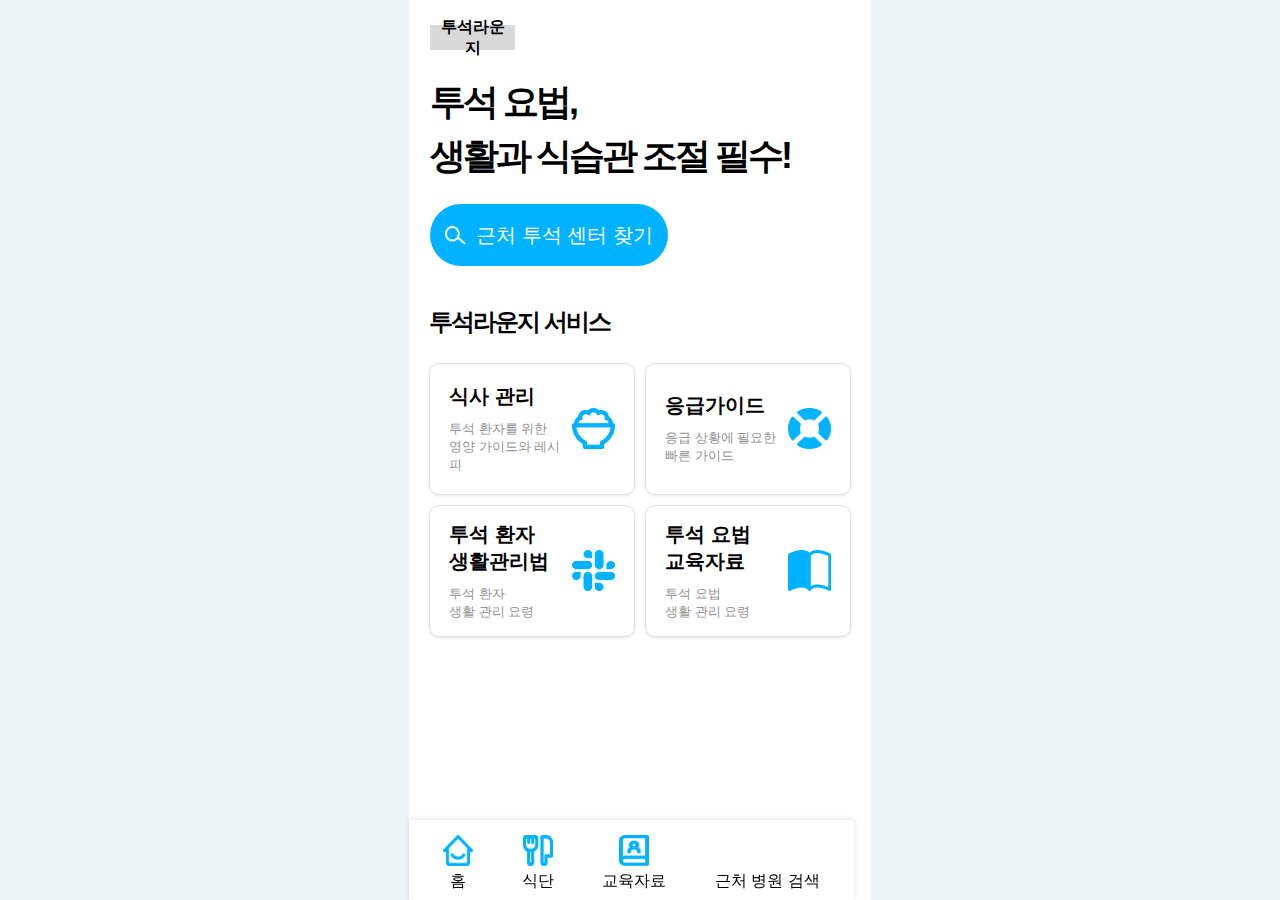
==== index.html @ 13ac7b5b "index.html" ====
<!DOCTYPE html>
<html lang="ko">
<head>
    <meta charset="UTF-8">
    <meta name="viewport" content="width=device-width, initial-scale=1.0">
    <title>투석라운지</title>
    <link rel="stylesheet" href="style.css">
</head>
<body>
    <div class="background">
        <div class="mobile-container">
            <div class="header">
                <div class="title-box">
                    <div class="title">투석라운지</div>
                </div>
            </div>
            <div class="main-banner">
                <h1>투석 요법,<br>생활과 식습관 조절 필수!</h1>
                <button class="find-center-btn">
                    <img src="search-icon.png" class="search-icon" alt="서치 아이콘">근처 투석 센터 찾기
                </button>
            </div>
            <div class="services">
                <h2>투석라운지 서비스</h2>
                <div class="service-cards">
                    <div class="service-card">
                        <div class="service-card-content">
                            <h3>식사 관리</h3>
                            <p>투석 환자를 위한<br>영양 가이드와 레시피</p>
                        </div>
                        <img src="diet2-icon.png" alt="식사 관리 아이콘">
                    </div>
                    <div class="service-card">
                        <div class="service-card-content">
                            <h3>응급가이드</h3>
                            <p>응급 상황에 필요한<br>빠른 가이드</p>
                        </div>
                        <img src="emergency-icon.png" alt="응급가이드 아이콘">
                    </div>
                    <div class="service-card">
                        <div class="service-card-content">
                            <h3>투석 환자<br>생활관리법</h3>
                            <p>투석 환자<br>생활 관리 요령</p>
                        </div>
                        <img src="lifestyle-icon.png" alt="생활관리법 아이콘">
                    </div>
                    <div class="service-card">
                        <div class="service-card-content">
                            <h3>투석 요법<br>교육자료</h3>
                            <p>투석 요법<br>생활 관리 요령</p>
                        </div>
                        <img src="education2-icon.png" alt="교육 자료 아이콘">
                    </div>
                </div>
            </div>
            
            <!-- 추가된 배너 영역 -->
            <div class="additional-banners">
                <div class="additional-banner1">
                    <span class="banner-text">주변에 있는 투석 센터를<br>지도에서 확인할 수 있어요</span>
                </div>
                <!-- 두 번째 배너 -->
                <div class="additional-banner2">
                    <span class="banner-text"><span class="highlight">투석 생활을 개선하는 법</span><br><span class="highlight2">건강한 식단으로 건강 관리하세요!</span></span>
                </div>
                <!-- 세 번째 배너 -->
                <div class="additional-banner3">
                    <span class="banner-text"><span class="highlight3">혈액투석이 필요한 모든순간</span><br><span class="highlight4">투석라운지로 유익한 정보를 얻을 수 있어요</span></span>
                </div>
            </div>
            
            <div class="footer-nav">
                <ul>
                    <li class="nav-item">
                        <a href="#"><img src="home-icon.png" alt="홈 아이콘">홈</a>
                    </li>
                    <li class="nav-item">
                        <a href="#"><img src="diet-icon.png" alt="식단 아이콘">식단</a>
                    </li>
                    <li class="nav-item">
                        <a href="#"><img src="education-icon.png" alt="교육 자료 아이콘">교육자료</a>
                    </li>
                    <li class="nav-item">
                        <a href="#"><img src="search-icon.png" alt="검색 아이콘">근처 병원 검색</a>
                    </li>
                </ul>
            </div>
        </div>
    </div>
</body>
</html>
---- style.css ----
* {
  box-sizing: border-box;
}

body {
  font-size: 14px;
  margin: 0;
  padding: 0;
  font-family: 'Pretendard', sans-serif;
  background: #EDF2F5;
  display: flex;
  justify-content: center;
  align-items: center;
  min-height: 100vh;
}

.background {
  width: 100%;
  display: flex;
  justify-content: center;
  align-items: center;
  background: #EDF2F5;
}

.mobile-container {
  width: 462px;
  background: white;
  display: flex;
  flex-direction: column;
  position: relative;
  overflow-y: auto;
  height: 100vh;
  padding-bottom: 80px; /* To ensure content is above the fixed footer-nav */
}

.header {
  width: 100%;
  height: 60px;
  padding: 0px 21px;
  background: white;
  text-align: left;
  flex-shrink: 0;
}

.title-box {
  width: 85px;
  height: 25px;
  background: #D9D9D9;
  display: flex;
  align-items: center;
  justify-content: center;
  margin-top: 25px;
  margin-bottom: 10px;
}

.header .title {
  font-size: 16px;
  font-weight: 600;
  text-align: center;
  padding: 5px;
}

.main-banner {
  padding: 0px 21px;
  background: white;
  text-align: left;
  flex-shrink: 0;
  margin-top: 0px;
}

.main-banner h1 {
  font-size: 36px;
  letter-spacing: -3px;
  margin-top: 15px;
  margin-bottom: 21px;
  line-height: 1.5;
  display: flex;
  align-items: center;
}

.find-center-btn {
  display: flex;
  align-items: center;
  justify-content: center;
  gap: 10px;
  width: 238px;
  height: 62px;
  background: #00B2FF;
  color: white;
  border: none;
  border-radius: 31px;
  font-size: 20px;
  cursor: pointer;
  text-align: center;
  font-family: 'Pretendard', sans-serif;
}

.find-center-btn .search-icon {
  width: 21px;
  height: 19px;
}

.services {
  padding: 20px;
  background: white;
  flex-shrink: 0;
}

.services h2 {
  font-size: 24px;
  font-weight: 650;
  letter-spacing: -2px;
  margin-bottom: 25px;
}

.service-cards {
  display: grid;
  grid-template-columns: 1fr 1fr;
  gap: 10px;
}

.service-card {
  display: flex;
  align-items: center;
  justify-content: space-between;
  width: 100%;
  height: 132px;
  background: white;
  border: 1px solid #E0E0E0;
  border-radius: 10px;
  padding: 19px;
  box-shadow: 0px 1px 3px rgba(0, 0, 0, 0.1);
}

.service-card img {
  width: 43px;
  height: 41px;
  margin-left: auto;
}

.service-card-content {
  display: flex;
  flex-direction: column;
  justify-content: center;
}

.service-card h3 {
  font-size: 20px;
  font-weight: 650;
  margin: 0;
}

.service-card p {
  font-size: 13px;
  color: #919191;
  margin: 10px 0 0 0;
}

.additional-banner1 {
  width: 416px;
  height: 119px;
  background: url("images/bannerbg1.png") center center/cover no-repeat;
  border-radius: 15px;
  position: relative;
  margin: 20px auto;
  overflow: hidden;
}

.additional-banner1 .banner-text {
  color: #ffffff;
  font-family: 'Pretendard', sans-serif;
  font-weight: 600;
  font-size: 18px;
  line-height: 1.5;
  position: absolute;
  top: 34px;
  left: 31px;
  text-align: left;
}

.additional-banner2 {
  width: 416px;
  height: 119px;
  background: url("images/bannerbg2.png") center center/cover no-repeat;
  border-radius: 15px;
  position: relative;
  margin: 20px auto;
  overflow: hidden;
}

.additional-banner2 .banner-text .highlight {
  color: #DC7143;
  font-family: 'Pretendard', sans-serif;
  font-weight: 600;
  font-size: 18px;
  line-height: 1.5;
  position: absolute;
  top: 34px;
  left: 31px;
  text-align: left;
}

.additional-banner2 .banner-text .highlight2 {
  color: #000000;
  font-family: 'Pretendard', sans-serif;
  font-weight: 600;
  font-size: 18px;
  line-height: 1.5;
  position: absolute;
  top: 60px;
  left: 31px;
  text-align: left;
}

.additional-banner3 {
  width: 416px;
  height: 119px;
  background: url("images/bannerbg3.png") center center/cover no-repeat;
  border-radius: 15px;
  position: relative;
  margin: 20px auto;
  overflow: hidden;
}

.additional-banner3 .banner-text .highlight3 {
  color: #28467E;
  font-family: 'Pretendard', sans-serif;
  font-weight: 600;
  font-size: 18px;
  line-height: 1.5;
  position: absolute;
  top: 34px;
  left: 31px;
  text-align: left;
}

.additional-banner3 .banner-text .highlight4 {
  color: #2175E3;
  font-family: 'Pretendard', sans-serif;
  font-weight: 600;
  font-size: 18px;
  line-height: 1.5;
  position: absolute;
  top: 60px;
  left: 31px;
  text-align: left;
}
.footer-nav {
  display: flex;
  justify-content: space-around;
  padding: 20px 10px;
  background: white;
  position: fixed;
  bottom: 0;
  left: auto;
  width: 445px;
  height: 80px;
  box-shadow: 0px -1px 5px rgba(0, 0, 0, 0.1);
}

.footer-nav ul {
  display: flex;
  justify-content: space-around;
  width: 100%;
  padding: 0;
  margin: 0;
  list-style: none;
}

.footer-nav li {
  font-size: 16px;
  text-align: center;
}

.footer-nav a {
  color: #000000;
  text-decoration: none;
}

.footer-nav .nav-item {
  display: flex;
  flex-direction: column;
  align-items: center;
}

.footer-nav .nav-item img {
  width: 30px;
  height: 31px;
  margin-bottom: 5px;
}

.footer-nav .nav-item a {
  display: flex;
  flex-direction: column;
  align-items: center;
  margin-top: -5px;
}

@media screen and (max-width: 462px) {
  .mobile-container {
    width: 100%;
  }

  .footer-nav {
    width: 100%;
  }
}
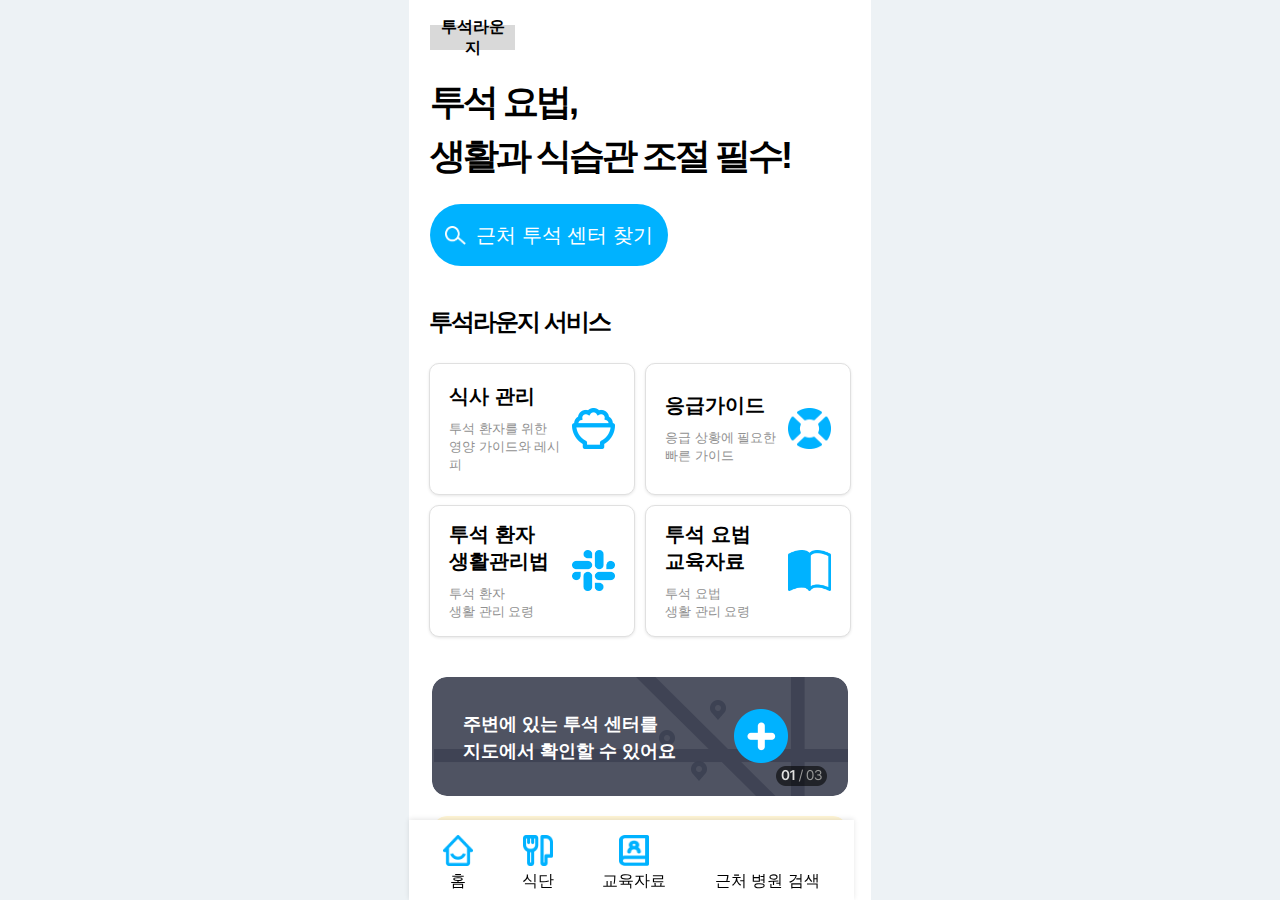
==== commit 3403a260: "index.html" ====
--- a/index.html
+++ b/index.html
@@ -4,7 +4,7 @@
     <meta charset="UTF-8">
     <meta name="viewport" content="width=device-width, initial-scale=1.0">
     <title>투석라운지</title>
-    <link rel="stylesheet" href="style.css">
+    <link rel="stylesheet" href="main.css">
 </head>
 <body>
     <div class="background">
--- a/main.css
+++ b/main.css
@@ -0,0 +1,307 @@
+* {
+  box-sizing: border-box;
+}
+
+body {
+  font-size: 14px;
+  margin: 0;
+  padding: 0;
+  font-family: 'Pretendard', sans-serif;
+  background: #EDF2F5;
+  display: flex;
+  justify-content: center;
+  align-items: center;
+  min-height: 100vh;
+}
+
+.background {
+  width: 100%;
+  display: flex;
+  justify-content: center;
+  align-items: center;
+  background: #EDF2F5;
+}
+
+.mobile-container {
+  width: 462px;
+  background: white;
+  display: flex;
+  flex-direction: column;
+  position: relative;
+  overflow-y: auto;
+  height: 100vh;
+  padding-bottom: 80px;
+}
+
+.header {
+  width: 100%;
+  height: 60px;
+  padding: 0px 21px;
+  background: white;
+  text-align: left;
+  flex-shrink: 0;
+}
+
+.title-box {
+  width: 85px;
+  height: 25px;
+  background: #D9D9D9;
+  display: flex;
+  align-items: center;
+  justify-content: center;
+  margin-top: 25px;
+  margin-bottom: 10px;
+}
+
+.header .title {
+  font-size: 16px;
+  font-weight: 600;
+  text-align: center;
+  padding: 5px;
+}
+
+.main-banner {
+  padding: 0px 21px;
+  background: white;
+  text-align: left;
+  flex-shrink: 0;
+  margin-top: 0px;
+}
+
+.main-banner h1 {
+  font-size: 36px;
+  letter-spacing: -3px;
+  margin-top: 15px;
+  margin-bottom: 21px;
+  line-height: 1.5;
+  display: flex;
+  align-items: center;
+}
+
+.find-center-btn {
+  display: flex;
+  align-items: center;
+  justify-content: center;
+  gap: 10px;
+  width: 238px;
+  height: 62px;
+  background: #00B2FF;
+  color: white;
+  border: none;
+  border-radius: 31px;
+  font-size: 20px;
+  cursor: pointer;
+  text-align: center;
+  font-family: 'Pretendard', sans-serif;
+}
+
+.find-center-btn .search-icon {
+  width: 21px;
+  height: 19px;
+}
+
+.services {
+  padding: 20px;
+  background: white;
+  flex-shrink: 0;
+}
+
+.services h2 {
+  font-size: 24px;
+  font-weight: 650;
+  letter-spacing: -2px;
+  margin-bottom: 25px;
+}
+
+.service-cards {
+  display: grid;
+  grid-template-columns: 1fr 1fr;
+  gap: 10px;
+}
+
+.service-card {
+  display: flex;
+  align-items: center;
+  justify-content: space-between;
+  width: 100%;
+  height: 132px;
+  background: white;
+  border: 1px solid #E0E0E0;
+  border-radius: 10px;
+  padding: 19px;
+  box-shadow: 0px 1px 3px rgba(0, 0, 0, 0.1);
+}
+
+.service-card img {
+  width: 43px;
+  height: 41px;
+  margin-left: auto;
+}
+
+.service-card-content {
+  display: flex;
+  flex-direction: column;
+  justify-content: center;
+}
+
+.service-card h3 {
+  font-size: 20px;
+  font-weight: 650;
+  margin: 0;
+}
+
+.service-card p {
+  font-size: 13px;
+  color: #919191;
+  margin: 10px 0 0 0;
+}
+
+.additional-banner1 {
+  width: 416px;
+  height: 119px;
+  background: url("bannerbg1.png") center center/cover no-repeat;
+  border-radius: 15px;
+  position: relative;
+  margin: 20px auto;
+  overflow: hidden;
+}
+
+.additional-banner1 .banner-text {
+  color: #ffffff;
+  font-family: 'Pretendard', sans-serif;
+  font-weight: 600;
+  font-size: 18px;
+  line-height: 1.5;
+  position: absolute;
+  top: 34px;
+  left: 31px;
+  text-align: left;
+}
+
+.additional-banner2 {
+  width: 416px;
+  height: 119px;
+  background: url("bannerbg2.png") center center/cover no-repeat;
+  border-radius: 15px;
+  position: relative;
+  margin: 20px auto;
+  overflow: hidden;
+}
+
+.additional-banner2 .banner-text .highlight {
+  color: #DC7143;
+  font-family: 'Pretendard', sans-serif;
+  font-weight: 600;
+  font-size: 18px;
+  line-height: 1.5;
+  position: absolute;
+  top: 34px;
+  left: 31px;
+  text-align: left;
+}
+
+.additional-banner2 .banner-text .highlight2 {
+  color: #000000;
+  font-family: 'Pretendard', sans-serif;
+  font-weight: 600;
+  font-size: 18px;
+  line-height: 1.5;
+  position: absolute;
+  top: 60px;
+  left: 31px;
+  text-align: left;
+}
+
+.additional-banner3 {
+  width: 416px;
+  height: 119px;
+  background: url("bannerbg3.png") center center/cover no-repeat;
+  border-radius: 15px;
+  position: relative;
+  margin: 20px auto;
+  overflow: hidden;
+}
+
+.additional-banner3 .banner-text .highlight3 {
+  color: #28467E;
+  font-family: 'Pretendard', sans-serif;
+  font-weight: 600;
+  font-size: 18px;
+  line-height: 1.5;
+  position: absolute;
+  top: 34px;
+  left: 31px;
+  text-align: left;
+}
+
+.additional-banner3 .banner-text .highlight4 {
+  color: #2175E3;
+  font-family: 'Pretendard', sans-serif;
+  font-weight: 600;
+  font-size: 18px;
+  line-height: 1.5;
+  position: absolute;
+  top: 60px;
+  left: 31px;
+  text-align: left;
+}
+.footer-nav {
+  display: flex;
+  justify-content: space-around;
+  padding: 20px 10px;
+  background: white;
+  position: fixed;
+  bottom: 0;
+  left: auto;
+  width: 445px;
+  height: 80px;
+  box-shadow: 0px -1px 5px rgba(0, 0, 0, 0.1);
+}
+
+.footer-nav ul {
+  display: flex;
+  justify-content: space-around;
+  width: 100%;
+  padding: 0;
+  margin: 0;
+  list-style: none;
+}
+
+.footer-nav li {
+  font-size: 16px;
+  text-align: center;
+}
+
+.footer-nav a {
+  color: #000000;
+  text-decoration: none;
+}
+
+.footer-nav .nav-item {
+  display: flex;
+  flex-direction: column;
+  align-items: center;
+}
+
+.footer-nav .nav-item img {
+  width: 30px;
+  height: 31px;
+  margin-bottom: 5px;
+}
+
+.footer-nav .nav-item a {
+  display: flex;
+  flex-direction: column;
+  align-items: center;
+  margin-top: -5px;
+}
+
+@media screen and (max-width: 462px) {
+  .mobile-container {
+    width: 100%;
+  }
+
+  .footer-nav {
+    width: 100%;
+  }
+}
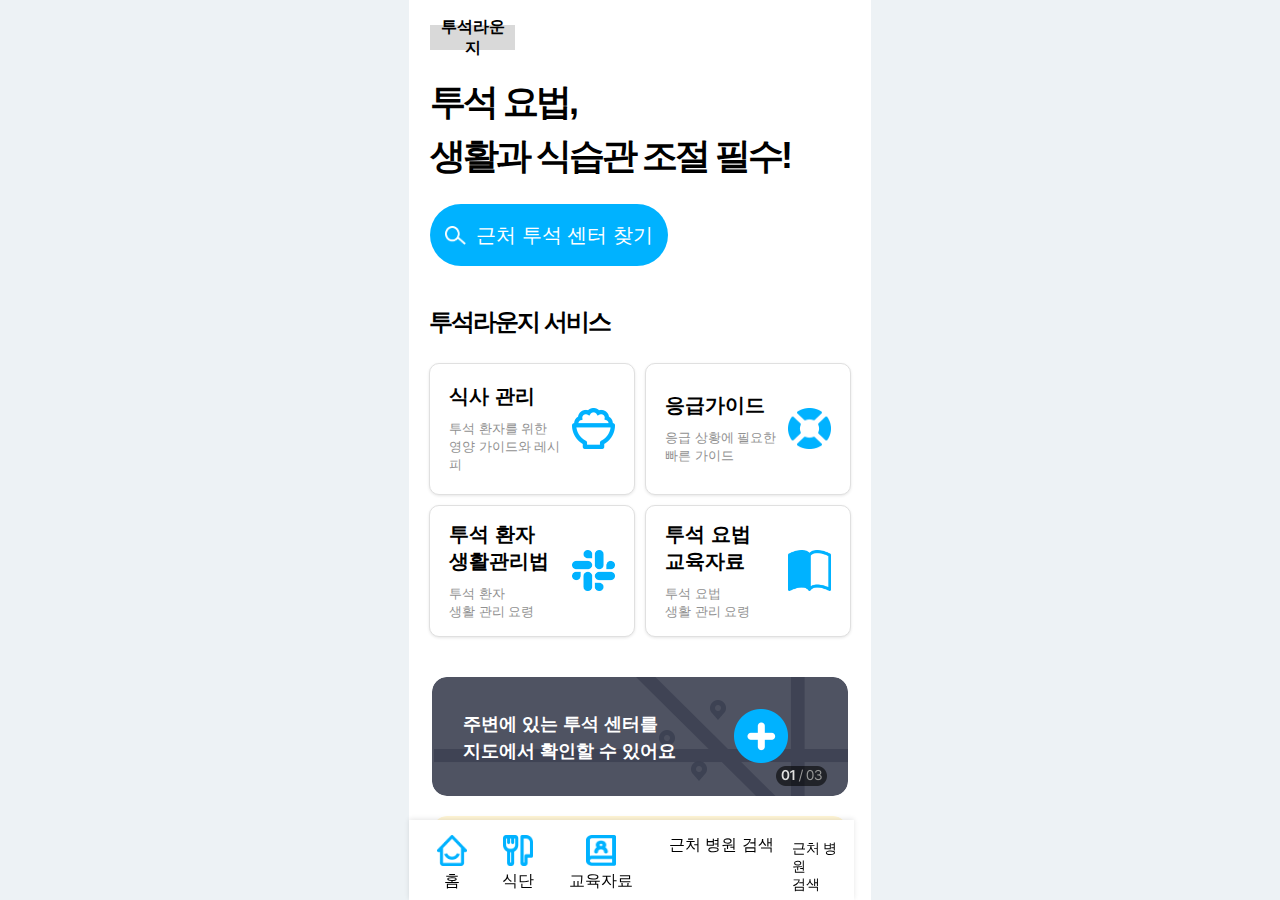
==== commit bf04dbea: "index.html" ====
--- a/index.html
+++ b/index.html
@@ -4,7 +4,7 @@
     <meta charset="UTF-8">
     <meta name="viewport" content="width=device-width, initial-scale=1.0">
     <title>투석라운지</title>
-    <link rel="stylesheet" href="main.css">
+    <link rel="stylesheet" href="style.css">
 </head>
 <body>
     <div class="background">
@@ -81,9 +81,15 @@
                         <a href="#"><img src="education-icon.png" alt="교육 자료 아이콘">교육자료</a>
                     </li>
                     <li class="nav-item">
-                        <a href="#"><img src="search-icon.png" alt="검색 아이콘">근처 병원 검색</a>
+                        <a href="#" class="search-nearby"><span>근처 병원 검색</span></a>
                     </li>
                 </ul>
+                <div class="search-nearby">
+                    <span class="search-nearby-text">
+                        <span class="small-text">근처 병원</span><br>
+                        <span class="large-text">검색</span>
+                    </span>
+                </div>
             </div>
         </div>
     </div>
--- a/style.css
+++ b/style.css
@@ -0,0 +1,307 @@
+* {
+  box-sizing: border-box;
+}
+
+body {
+  font-size: 14px;
+  margin: 0;
+  padding: 0;
+  font-family: 'Pretendard', sans-serif;
+  background: #EDF2F5;
+  display: flex;
+  justify-content: center;
+  align-items: center;
+  min-height: 100vh;
+}
+
+.background {
+  width: 100%;
+  display: flex;
+  justify-content: center;
+  align-items: center;
+  background: #EDF2F5;
+}
+
+.mobile-container {
+  width: 462px;
+  background: white;
+  display: flex;
+  flex-direction: column;
+  position: relative;
+  overflow-y: auto;
+  height: 100vh;
+  padding-bottom: 80px;
+}
+
+.header {
+  width: 100%;
+  height: 60px;
+  padding: 0px 21px;
+  background: white;
+  text-align: left;
+  flex-shrink: 0;
+}
+
+.title-box {
+  width: 85px;
+  height: 25px;
+  background: #D9D9D9;
+  display: flex;
+  align-items: center;
+  justify-content: center;
+  margin-top: 25px;
+  margin-bottom: 10px;
+}
+
+.header .title {
+  font-size: 16px;
+  font-weight: 600;
+  text-align: center;
+  padding: 5px;
+}
+
+.main-banner {
+  padding: 0px 21px;
+  background: white;
+  text-align: left;
+  flex-shrink: 0;
+  margin-top: 0px;
+}
+
+.main-banner h1 {
+  font-size: 36px;
+  letter-spacing: -3px;
+  margin-top: 15px;
+  margin-bottom: 21px;
+  line-height: 1.5;
+  display: flex;
+  align-items: center;
+}
+
+.find-center-btn {
+  display: flex;
+  align-items: center;
+  justify-content: center;
+  gap: 10px;
+  width: 238px;
+  height: 62px;
+  background: #00B2FF;
+  color: white;
+  border: none;
+  border-radius: 31px;
+  font-size: 20px;
+  cursor: pointer;
+  text-align: center;
+  font-family: 'Pretendard', sans-serif;
+}
+
+.find-center-btn .search-icon {
+  width: 21px;
+  height: 19px;
+}
+
+.services {
+  padding: 20px;
+  background: white;
+  flex-shrink: 0;
+}
+
+.services h2 {
+  font-size: 24px;
+  font-weight: 650;
+  letter-spacing: -2px;
+  margin-bottom: 25px;
+}
+
+.service-cards {
+  display: grid;
+  grid-template-columns: 1fr 1fr;
+  gap: 10px;
+}
+
+.service-card {
+  display: flex;
+  align-items: center;
+  justify-content: space-between;
+  width: 100%;
+  height: 132px;
+  background: white;
+  border: 1px solid #E0E0E0;
+  border-radius: 10px;
+  padding: 19px;
+  box-shadow: 0px 1px 3px rgba(0, 0, 0, 0.1);
+}
+
+.service-card img {
+  width: 43px;
+  height: 41px;
+  margin-left: auto;
+}
+
+.service-card-content {
+  display: flex;
+  flex-direction: column;
+  justify-content: center;
+}
+
+.service-card h3 {
+  font-size: 20px;
+  font-weight: 650;
+  margin: 0;
+}
+
+.service-card p {
+  font-size: 13px;
+  color: #919191;
+  margin: 10px 0 0 0;
+}
+
+.additional-banner1 {
+  width: 416px;
+  height: 119px;
+  background: url("bannerbg1.png") center center/cover no-repeat;
+  border-radius: 15px;
+  position: relative;
+  margin: 20px auto;
+  overflow: hidden;
+}
+
+.additional-banner1 .banner-text {
+  color: #ffffff;
+  font-family: 'Pretendard', sans-serif;
+  font-weight: 600;
+  font-size: 18px;
+  line-height: 1.5;
+  position: absolute;
+  top: 34px;
+  left: 31px;
+  text-align: left;
+}
+
+.additional-banner2 {
+  width: 416px;
+  height: 119px;
+  background: url("bannerbg2.png") center center/cover no-repeat;
+  border-radius: 15px;
+  position: relative;
+  margin: 20px auto;
+  overflow: hidden;
+}
+
+.additional-banner2 .banner-text .highlight {
+  color: #DC7143;
+  font-family: 'Pretendard', sans-serif;
+  font-weight: 600;
+  font-size: 18px;
+  line-height: 1.5;
+  position: absolute;
+  top: 34px;
+  left: 31px;
+  text-align: left;
+}
+
+.additional-banner2 .banner-text .highlight2 {
+  color: #000000;
+  font-family: 'Pretendard', sans-serif;
+  font-weight: 600;
+  font-size: 18px;
+  line-height: 1.5;
+  position: absolute;
+  top: 60px;
+  left: 31px;
+  text-align: left;
+}
+
+.additional-banner3 {
+  width: 416px;
+  height: 119px;
+  background: url("bannerbg3.png") center center/cover no-repeat;
+  border-radius: 15px;
+  position: relative;
+  margin: 20px auto;
+  overflow: hidden;
+}
+
+.additional-banner3 .banner-text .highlight3 {
+  color: #28467E;
+  font-family: 'Pretendard', sans-serif;
+  font-weight: 600;
+  font-size: 18px;
+  line-height: 1.5;
+  position: absolute;
+  top: 34px;
+  left: 31px;
+  text-align: left;
+}
+
+.additional-banner3 .banner-text .highlight4 {
+  color: #2175E3;
+  font-family: 'Pretendard', sans-serif;
+  font-weight: 600;
+  font-size: 18px;
+  line-height: 1.5;
+  position: absolute;
+  top: 60px;
+  left: 31px;
+  text-align: left;
+}
+.footer-nav {
+  display: flex;
+  justify-content: space-around;
+  padding: 20px 10px;
+  background: white;
+  position: fixed;
+  bottom: 0;
+  left: auto;
+  width: 445px;
+  height: 80px;
+  box-shadow: 0px -1px 5px rgba(0, 0, 0, 0.1);
+}
+
+.footer-nav ul {
+  display: flex;
+  justify-content: space-around;
+  width: 100%;
+  padding: 0;
+  margin: 0;
+  list-style: none;
+}
+
+.footer-nav li {
+  font-size: 16px;
+  text-align: center;
+}
+
+.footer-nav a {
+  color: #000000;
+  text-decoration: none;
+}
+
+.footer-nav .nav-item {
+  display: flex;
+  flex-direction: column;
+  align-items: center;
+}
+
+.footer-nav .nav-item img {
+  width: 30px;
+  height: 31px;
+  margin-bottom: 5px;
+}
+
+.footer-nav .nav-item a {
+  display: flex;
+  flex-direction: column;
+  align-items: center;
+  margin-top: -5px;
+}
+
+@media screen and (max-width: 462px) {
+  .mobile-container {
+    width: 100%;
+  }
+
+  .footer-nav {
+    width: 100%;
+  }
+}
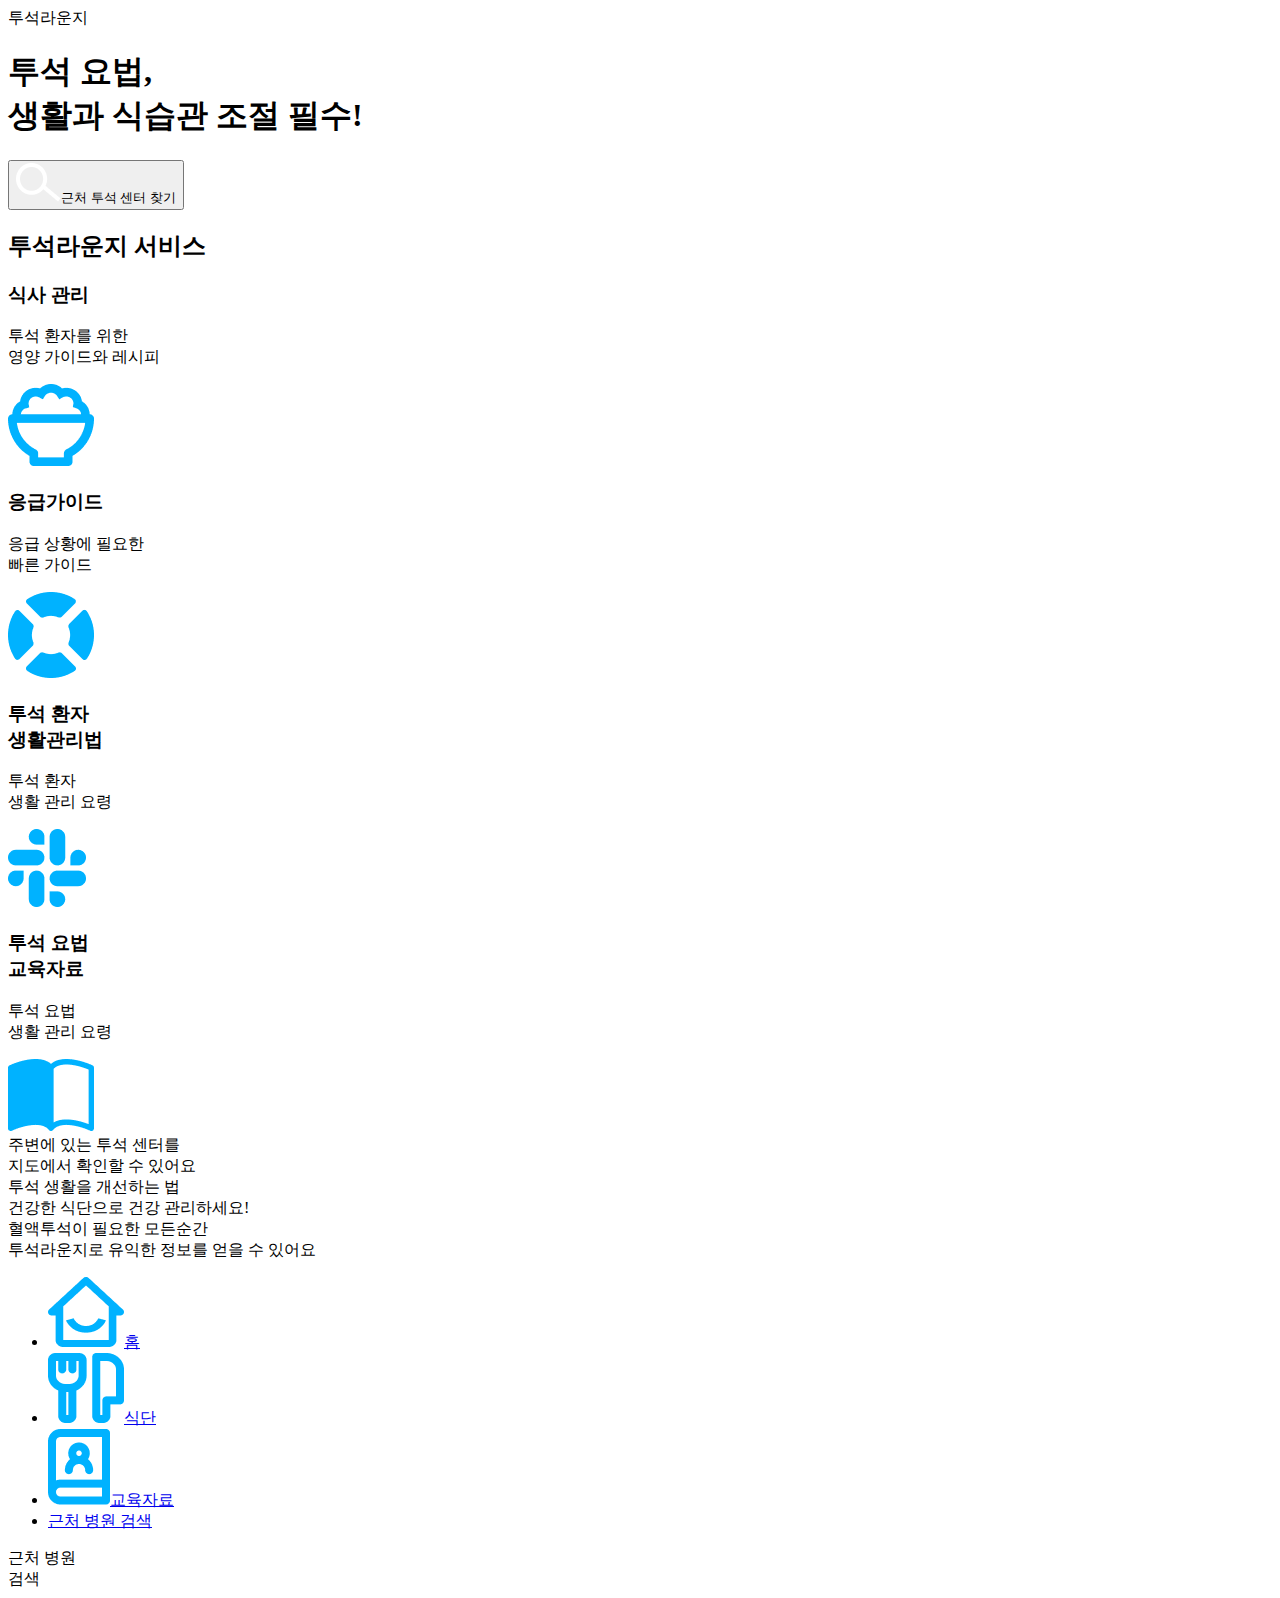
==== commit ed6055f4: "index.html" ====
--- a/index.html
+++ b/index.html
@@ -4,7 +4,7 @@
     <meta charset="UTF-8">
     <meta name="viewport" content="width=device-width, initial-scale=1.0">
     <title>투석라운지</title>
-    <link rel="stylesheet" href="style.css">
+    <link rel="stylesheet" href= main.css">
 </head>
 <body>
     <div class="background">
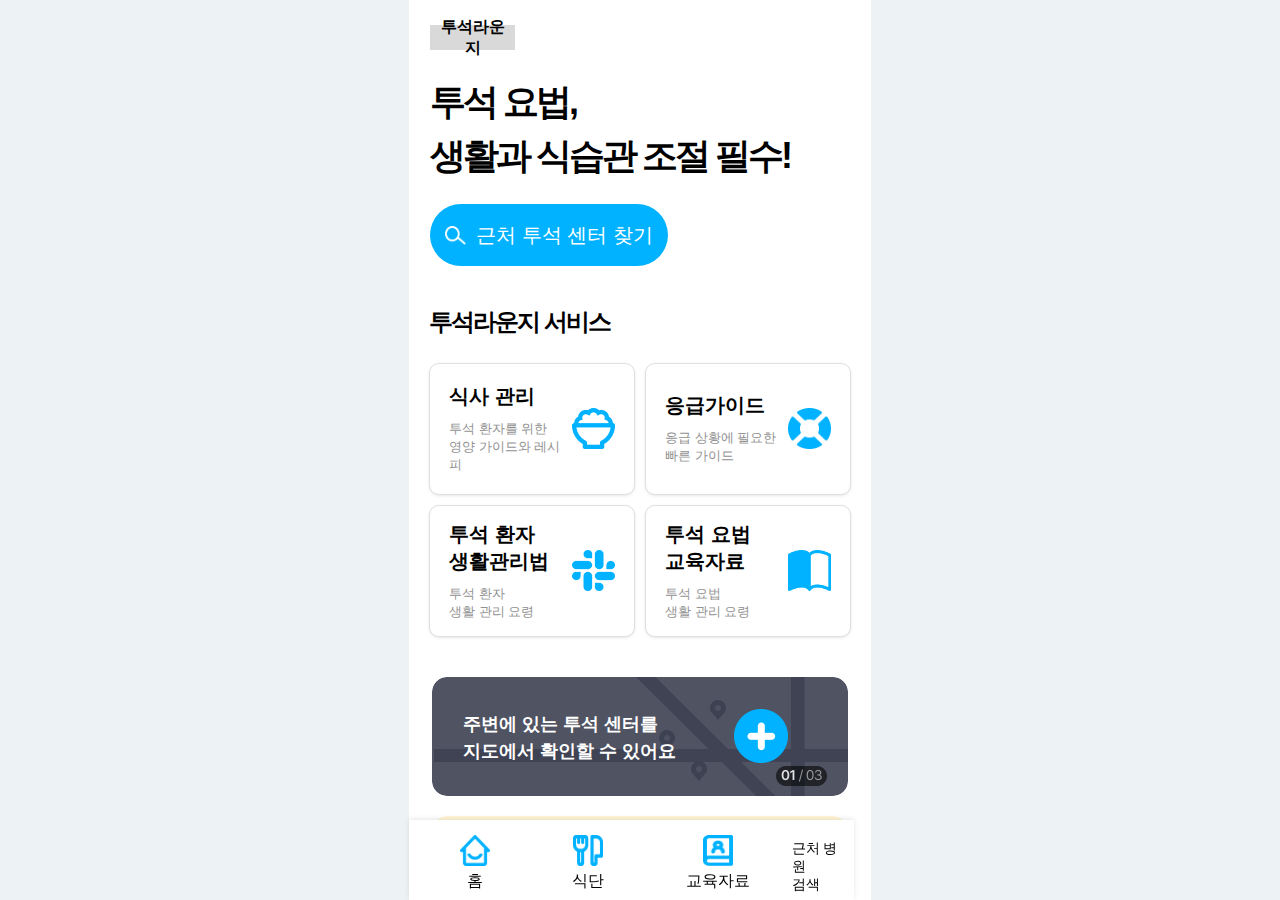
==== commit 1559213d: "index.html" ====
--- a/index.html
+++ b/index.html
@@ -4,7 +4,7 @@
     <meta charset="UTF-8">
     <meta name="viewport" content="width=device-width, initial-scale=1.0">
     <title>투석라운지</title>
-    <link rel="stylesheet" href= main.css">
+    <link rel="stylesheet" href="style.css">
 </head>
 <body>
     <div class="background">
@@ -80,9 +80,6 @@
                     <li class="nav-item">
                         <a href="#"><img src="education-icon.png" alt="교육 자료 아이콘">교육자료</a>
                     </li>
-                    <li class="nav-item">
-                        <a href="#" class="search-nearby"><span>근처 병원 검색</span></a>
-                    </li>
                 </ul>
                 <div class="search-nearby">
                     <span class="search-nearby-text">
--- a/style.css
+++ b/style.css
@@ -0,0 +1,307 @@
+* {
+  box-sizing: border-box;
+}
+
+body {
+  font-size: 14px;
+  margin: 0;
+  padding: 0;
+  font-family: 'Pretendard', sans-serif;
+  background: #EDF2F5;
+  display: flex;
+  justify-content: center;
+  align-items: center;
+  min-height: 100vh;
+}
+
+.background {
+  width: 100%;
+  display: flex;
+  justify-content: center;
+  align-items: center;
+  background: #EDF2F5;
+}
+
+.mobile-container {
+  width: 462px;
+  background: white;
+  display: flex;
+  flex-direction: column;
+  position: relative;
+  overflow-y: auto;
+  height: 100vh;
+  padding-bottom: 80px;
+}
+
+.header {
+  width: 100%;
+  height: 60px;
+  padding: 0px 21px;
+  background: white;
+  text-align: left;
+  flex-shrink: 0;
+}
+
+.title-box {
+  width: 85px;
+  height: 25px;
+  background: #D9D9D9;
+  display: flex;
+  align-items: center;
+  justify-content: center;
+  margin-top: 25px;
+  margin-bottom: 10px;
+}
+
+.header .title {
+  font-size: 16px;
+  font-weight: 600;
+  text-align: center;
+  padding: 5px;
+}
+
+.main-banner {
+  padding: 0px 21px;
+  background: white;
+  text-align: left;
+  flex-shrink: 0;
+  margin-top: 0px;
+}
+
+.main-banner h1 {
+  font-size: 36px;
+  letter-spacing: -3px;
+  margin-top: 15px;
+  margin-bottom: 21px;
+  line-height: 1.5;
+  display: flex;
+  align-items: center;
+}
+
+.find-center-btn {
+  display: flex;
+  align-items: center;
+  justify-content: center;
+  gap: 10px;
+  width: 238px;
+  height: 62px;
+  background: #00B2FF;
+  color: white;
+  border: none;
+  border-radius: 31px;
+  font-size: 20px;
+  cursor: pointer;
+  text-align: center;
+  font-family: 'Pretendard', sans-serif;
+}
+
+.find-center-btn .search-icon {
+  width: 21px;
+  height: 19px;
+}
+
+.services {
+  padding: 20px;
+  background: white;
+  flex-shrink: 0;
+}
+
+.services h2 {
+  font-size: 24px;
+  font-weight: 650;
+  letter-spacing: -2px;
+  margin-bottom: 25px;
+}
+
+.service-cards {
+  display: grid;
+  grid-template-columns: 1fr 1fr;
+  gap: 10px;
+}
+
+.service-card {
+  display: flex;
+  align-items: center;
+  justify-content: space-between;
+  width: 100%;
+  height: 132px;
+  background: white;
+  border: 1px solid #E0E0E0;
+  border-radius: 10px;
+  padding: 19px;
+  box-shadow: 0px 1px 3px rgba(0, 0, 0, 0.1);
+}
+
+.service-card img {
+  width: 43px;
+  height: 41px;
+  margin-left: auto;
+}
+
+.service-card-content {
+  display: flex;
+  flex-direction: column;
+  justify-content: center;
+}
+
+.service-card h3 {
+  font-size: 20px;
+  font-weight: 650;
+  margin: 0;
+}
+
+.service-card p {
+  font-size: 13px;
+  color: #919191;
+  margin: 10px 0 0 0;
+}
+
+.additional-banner1 {
+  width: 416px;
+  height: 119px;
+  background: url("bannerbg1.png") center center/cover no-repeat;
+  border-radius: 15px;
+  position: relative;
+  margin: 20px auto;
+  overflow: hidden;
+}
+
+.additional-banner1 .banner-text {
+  color: #ffffff;
+  font-family: 'Pretendard', sans-serif;
+  font-weight: 600;
+  font-size: 18px;
+  line-height: 1.5;
+  position: absolute;
+  top: 34px;
+  left: 31px;
+  text-align: left;
+}
+
+.additional-banner2 {
+  width: 416px;
+  height: 119px;
+  background: url("bannerbg2.png") center center/cover no-repeat;
+  border-radius: 15px;
+  position: relative;
+  margin: 20px auto;
+  overflow: hidden;
+}
+
+.additional-banner2 .banner-text .highlight {
+  color: #DC7143;
+  font-family: 'Pretendard', sans-serif;
+  font-weight: 600;
+  font-size: 18px;
+  line-height: 1.5;
+  position: absolute;
+  top: 34px;
+  left: 31px;
+  text-align: left;
+}
+
+.additional-banner2 .banner-text .highlight2 {
+  color: #000000;
+  font-family: 'Pretendard', sans-serif;
+  font-weight: 600;
+  font-size: 18px;
+  line-height: 1.5;
+  position: absolute;
+  top: 60px;
+  left: 31px;
+  text-align: left;
+}
+
+.additional-banner3 {
+  width: 416px;
+  height: 119px;
+  background: url("bannerbg3.png") center center/cover no-repeat;
+  border-radius: 15px;
+  position: relative;
+  margin: 20px auto;
+  overflow: hidden;
+}
+
+.additional-banner3 .banner-text .highlight3 {
+  color: #28467E;
+  font-family: 'Pretendard', sans-serif;
+  font-weight: 600;
+  font-size: 18px;
+  line-height: 1.5;
+  position: absolute;
+  top: 34px;
+  left: 31px;
+  text-align: left;
+}
+
+.additional-banner3 .banner-text .highlight4 {
+  color: #2175E3;
+  font-family: 'Pretendard', sans-serif;
+  font-weight: 600;
+  font-size: 18px;
+  line-height: 1.5;
+  position: absolute;
+  top: 60px;
+  left: 31px;
+  text-align: left;
+}
+.footer-nav {
+  display: flex;
+  justify-content: space-around;
+  padding: 20px 10px;
+  background: white;
+  position: fixed;
+  bottom: 0;
+  left: auto;
+  width: 445px;
+  height: 80px;
+  box-shadow: 0px -1px 5px rgba(0, 0, 0, 0.1);
+}
+
+.footer-nav ul {
+  display: flex;
+  justify-content: space-around;
+  width: 100%;
+  padding: 0;
+  margin: 0;
+  list-style: none;
+}
+
+.footer-nav li {
+  font-size: 16px;
+  text-align: center;
+}
+
+.footer-nav a {
+  color: #000000;
+  text-decoration: none;
+}
+
+.footer-nav .nav-item {
+  display: flex;
+  flex-direction: column;
+  align-items: center;
+}
+
+.footer-nav .nav-item img {
+  width: 30px;
+  height: 31px;
+  margin-bottom: 5px;
+}
+
+.footer-nav .nav-item a {
+  display: flex;
+  flex-direction: column;
+  align-items: center;
+  margin-top: -5px;
+}
+
+@media screen and (max-width: 462px) {
+  .mobile-container {
+    width: 100%;
+  }
+
+  .footer-nav {
+    width: 100%;
+  }
+}
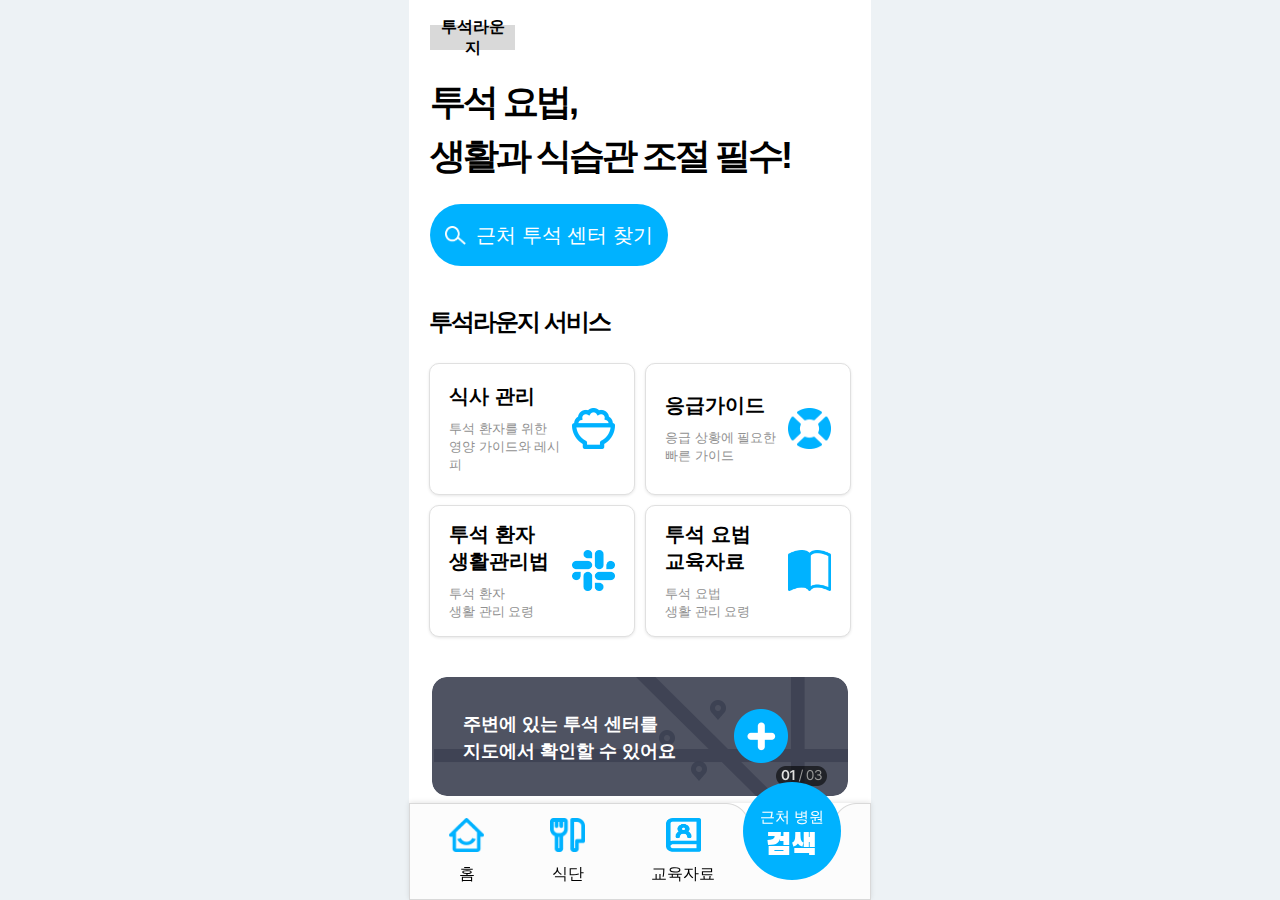
==== commit 77ac8edd: "index.html" ====
--- a/index.html
+++ b/index.html
@@ -4,7 +4,7 @@
     <meta charset="UTF-8">
     <meta name="viewport" content="width=device-width, initial-scale=1.0">
     <title>투석라운지</title>
-    <link rel="stylesheet" href="style.css">
+    <link rel="stylesheet" href="main.css">
 </head>
 <body>
     <div class="background">
--- a/main.css
+++ b/main.css
@@ -0,0 +1,345 @@
+@import url('https://fonts.googleapis.com/css2?family=Black+Han+Sans&display=swap');
+* {
+  box-sizing: border-box;
+}
+
+body {
+  font-size: 14px;
+  margin: 0;
+  padding: 0;
+  font-family: 'Pretendard', sans-serif;
+  background: #EDF2F5;
+  display: flex;
+  justify-content: center;
+  align-items: center;
+  min-height: 100vh;
+}
+
+.background {
+  width: 100%;
+  display: flex;
+  justify-content: center;
+  align-items: center;
+  background: #EDF2F5;
+}
+
+.mobile-container {
+  width: 462px;
+  background: white;
+  display: flex;
+  flex-direction: column;
+  position: relative;
+  overflow-y: auto;
+  height: 100vh;
+  padding-bottom: 80px; /* To ensure content is above the fixed footer-nav */
+}
+
+.header {
+  width: 100%;
+  height: 60px;
+  padding: 0px 21px;
+  background: white;
+  text-align: left;
+  flex-shrink: 0;
+}
+
+.title-box {
+  width: 85px;
+  height: 25px;
+  background: #D9D9D9;
+  display: flex;
+  align-items: center;
+  justify-content: center;
+  margin-top: 25px;
+  margin-bottom: 10px;
+}
+
+.header .title {
+  font-size: 16px;
+  font-weight: 600;
+  text-align: center;
+  padding: 5px;
+}
+
+.main-banner {
+  padding: 0px 21px;
+  background: white;
+  text-align: left;
+  flex-shrink: 0;
+  margin-top: 0px;
+}
+
+.main-banner h1 {
+  font-size: 36px;
+  letter-spacing: -3px;
+  margin-top: 15px;
+  margin-bottom: 21px;
+  line-height: 1.5;
+  display: flex;
+  align-items: center;
+}
+
+.find-center-btn {
+  display: flex;
+  align-items: center;
+  justify-content: center;
+  gap: 10px;
+  width: 238px;
+  height: 62px;
+  background: #00B2FF;
+  color: white;
+  border: none;
+  border-radius: 31px;
+  font-size: 20px;
+  cursor: pointer;
+  text-align: center;
+  font-family: 'Pretendard', sans-serif;
+}
+
+.find-center-btn .search-icon {
+  width: 21px;
+  height: 19px;
+}
+
+.services {
+  padding: 20px;
+  background: white;
+  flex-shrink: 0;
+}
+
+.services h2 {
+  font-size: 24px;
+  font-weight: 650;
+  letter-spacing: -2px;
+  margin-bottom: 25px;
+}
+
+.service-cards {
+  display: grid;
+  grid-template-columns: 1fr 1fr;
+  gap: 10px;
+}
+
+.service-card {
+  display: flex;
+  align-items: center;
+  justify-content: space-between;
+  width: 100%;
+  height: 132px;
+  background: white;
+  border: 1px solid #E0E0E0;
+  border-radius: 10px;
+  padding: 19px;
+  box-shadow: 0px 1px 3px rgba(0, 0, 0, 0.1);
+}
+
+.service-card img {
+  width: 43px;
+  height: 41px;
+  margin-left: auto;
+}
+
+.service-card-content {
+  display: flex;
+  flex-direction: column;
+  justify-content: center;
+}
+
+.service-card h3 {
+  font-size: 20px;
+  font-weight: 650;
+  margin: 0;
+}
+
+.service-card p {
+  font-size: 13px;
+  color: #919191;
+  margin: 10px 0 0 0;
+}
+
+.additional-banner1 {
+  width: 416px;
+  height: 119px;
+  background: url("bannerbg1.png") center center/cover no-repeat;
+  border-radius: 15px;
+  position: relative;
+  margin: 20px auto;
+  overflow: hidden;
+}
+
+.additional-banner1 .banner-text {
+  color: #ffffff;
+  font-family: 'Pretendard', sans-serif;
+  font-weight: 600;
+  font-size: 18px;
+  line-height: 1.5;
+  position: absolute;
+  top: 34px;
+  left: 31px;
+  text-align: left;
+}
+
+.additional-banner2 {
+  width: 416px;
+  height: 119px;
+  background: url("bannerbg2.png") center center/cover no-repeat;
+  border-radius: 15px;
+  position: relative;
+  margin: 20px auto;
+  overflow: hidden;
+}
+
+.additional-banner2 .banner-text .highlight {
+  color: #DC7143;
+  font-family: 'Pretendard', sans-serif;
+  font-weight: 600;
+  font-size: 18px;
+  line-height: 1.5;
+  position: absolute;
+  top: 34px;
+  left: 31px;
+  text-align: left;
+}
+
+.additional-banner2 .banner-text .highlight2 {
+  color: #000000;
+  font-family: 'Pretendard', sans-serif;
+  font-weight: 600;
+  font-size: 18px;
+  line-height: 1.5;
+  position: absolute;
+  top: 60px;
+  left: 31px;
+  text-align: left;
+}
+
+.additional-banner3 {
+  width: 416px;
+  height: 119px;
+  background: url("bannerbg3.png") center center/cover no-repeat;
+  border-radius: 15px;
+  position: relative;
+  margin: 20px auto;
+  overflow: hidden;
+}
+
+.additional-banner3 .banner-text .highlight3 {
+  color: #28467E;
+  font-family: 'Pretendard', sans-serif;
+  font-weight: 600;
+  font-size: 18px;
+  line-height: 1.5;
+  position: absolute;
+  top: 34px;
+  left: 31px;
+  text-align: left;
+}
+
+.additional-banner3 .banner-text .highlight4 {
+  color: #2175E3;
+  font-family: 'Pretendard', sans-serif;
+  font-weight: 600;
+  font-size: 18px;
+  line-height: 1.5;
+  position: absolute;
+  top: 60px;
+  left: 31px;
+  text-align: left;
+}
+
+.footer-nav {
+  display: flex;
+  justify-content: space-between;
+  align-items: center;
+  padding: 0;
+  background: url('nav.png') no-repeat center center/cover;
+  position: fixed;
+  bottom: 0;
+  width: 462px;
+  height: 97px;
+  box-shadow: 0px -1px 5px rgba(0, 0, 0, 0.1);
+}
+
+.footer-nav ul {
+  display: flex;
+  justify-content: space-between;
+  gap: 66px;
+  margin: 0;
+  list-style: none;
+}
+
+.footer-nav li {
+  font-size: 16px;
+  text-align: center;
+}
+
+.footer-nav a {
+  color: #000000;
+  text-decoration: none;
+}
+
+.footer-nav .nav-item {
+  font-size: 16px;
+  text-align: center;
+  display: flex;
+  flex-direction: column;
+  align-items: center;
+  margin:0;
+}
+
+.footer-nav .nav-item img {
+  width: 35px;
+  height: 34px;
+  margin-bottom: 12px;
+}
+
+.footer-nav .nav-item a {
+  display: flex;
+  flex-direction: column;
+  align-items: center;
+}
+
+.search-nearby {
+  width: 98px;
+  height: 98px;
+  background: #00B2FF;
+  color: white;
+  border-radius: 50%;
+  display: flex;
+  align-items: center;
+  justify-content: center;
+  text-align: center;
+  position: absolute;
+  right: 30px;
+  bottom: 20px;
+}
+
+.search-nearby .search-nearby-text {
+  display: flex;
+  flex-direction: column;
+  align-items: center;
+  justify-content: center;
+  text-align: center;
+  line-height: 0.5;
+}
+
+.search-nearby .search-nearby-text .small-text {
+  font-size: 15px;
+  margin-top: 15px;
+}
+
+.search-nearby .search-nearby-text .large-text {
+  font-family: 'Black Han Sans', sans-serif;
+  font-size: 30px;
+  line-height: 1.2;
+}
+
+@media screen and (max-width: 462px) {
+  .mobile-container {
+    width: 100%;
+  }
+
+  .footer-nav {
+    width: 100%;
+  }
+}
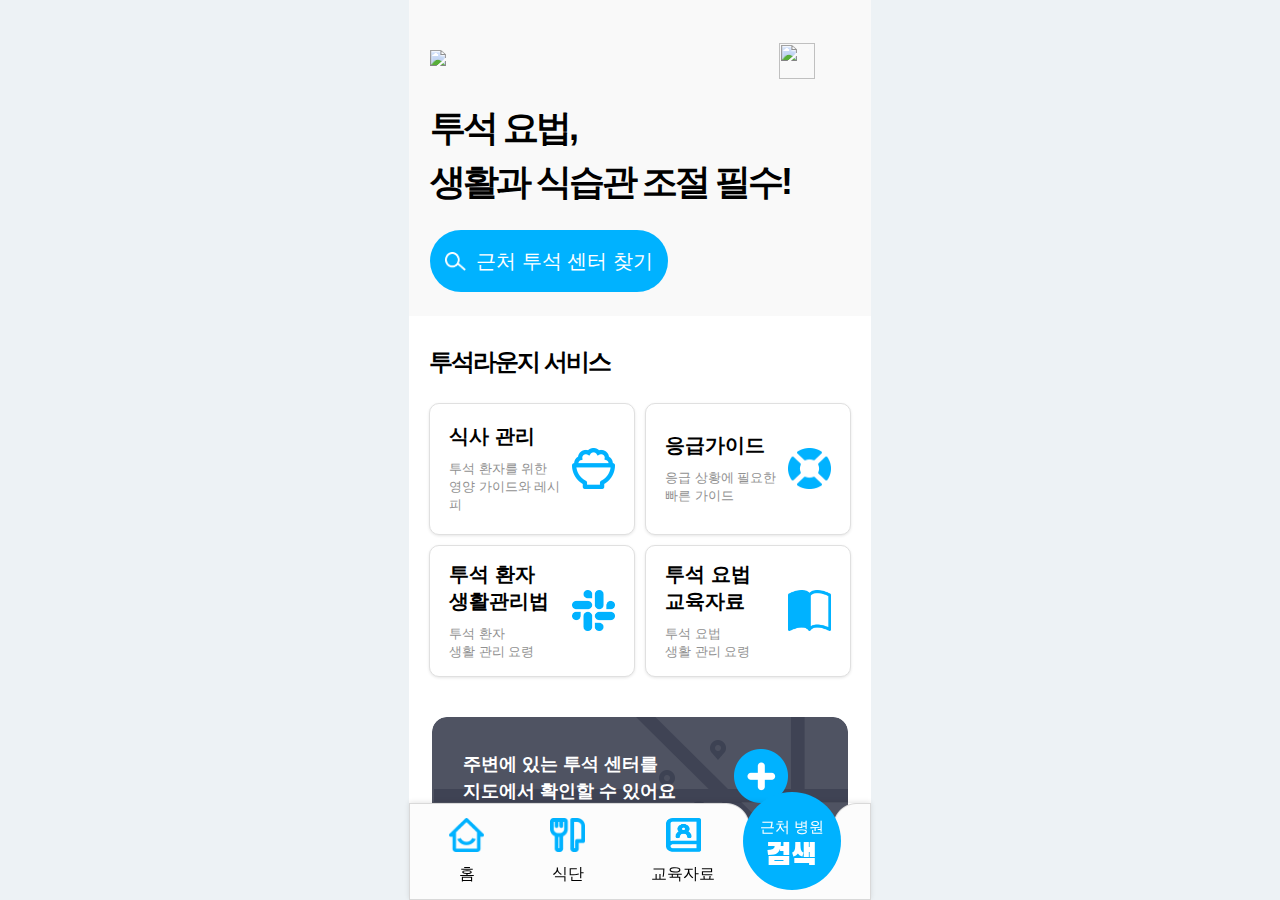
==== commit 59bb7f7c: "index.html" ====
--- a/index.html
+++ b/index.html
@@ -4,14 +4,17 @@
     <meta charset="UTF-8">
     <meta name="viewport" content="width=device-width, initial-scale=1.0">
     <title>투석라운지</title>
-    <link rel="stylesheet" href="main.css">
+    <link rel="stylesheet" href="style.css">
 </head>
 <body>
     <div class="background">
         <div class="mobile-container">
             <div class="header">
-                <div class="title-box">
-                    <div class="title">투석라운지</div>
+                <div class="lounge-logo">
+                    <img src="lounge-logo.png">
+                </div>
+                <div class="lounge-logo2">
+                    <img src="lounge-logo2.png">
                 </div>
             </div>
             <div class="main-banner">
--- a/style.css
+++ b/style.css
@@ -0,0 +1,352 @@
+@import url('https://fonts.googleapis.com/css2?family=Black+Han+Sans&display=swap');
+
+* {
+  box-sizing: border-box;
+}
+
+body {
+  font-size: 14px;
+  margin: 0;
+  padding: 0;
+  font-family: 'Pretendard', sans-serif;
+  background: #EDF2F5;
+  display: flex;
+  justify-content: center;
+  align-items: center;
+  min-height: 100vh;
+}
+
+.background {
+  width: 100%;
+  display: flex;
+  justify-content: center;
+  align-items: center;
+  background: #EDF2F5;
+}
+
+.mobile-container {
+  width: 462px;
+  background: white;
+  display: flex;
+  flex-direction: column;
+  position: relative;
+  overflow-y: auto;
+  height: 100vh;
+  padding-bottom: 80px;
+}
+
+.header {
+  position: relative;
+  width: 100%;
+  height: 86px;
+  padding: 0px 21px;
+  background: #f9f9f9;
+  text-align: left;
+  flex-shrink: 0;
+}
+
+.lounge-logo {
+  width: 110px;
+  height: 33px;
+  display: flex;
+  margin-top: 50px;
+  margin-bottom: 10px;
+}
+
+.lounge-logo2 {
+  width: 36px;
+  height: 36px;
+  position: absolute; 
+  left: 370px; 
+  top: 50%;
+  display: inline-block;
+}
+
+.lounge-logo2 img {
+  width: 36px; 
+  height: 36px; 
+}
+
+.main-banner {
+  height: 230px;
+  padding: 0px 21px;
+  background: #f9f9f9;
+  text-align: left;
+  flex-shrink: 0;
+  margin-top: 0px;
+}
+
+.main-banner h1 {
+  font-size: 36px;
+  letter-spacing: -3px;
+  margin-top: 15px;
+  margin-bottom: 21px;
+  line-height: 1.5;
+  display: flex;
+  align-items: center;
+}
+
+.find-center-btn {
+  display: flex;
+  align-items: center;
+  justify-content: center;
+  gap: 10px;
+  width: 238px;
+  height: 62px;
+  background: #00B2FF;
+  color: white;
+  border: none;
+  border-radius: 31px;
+  font-size: 20px;
+  cursor: pointer;
+  text-align: center;
+  font-family: 'Pretendard', sans-serif;
+}
+
+.find-center-btn .search-icon {
+  width: 21px;
+  height: 19px;
+}
+
+.services {
+  padding: 10px 20px 20px 20px;
+  background: white;
+  flex-shrink: 0;
+}
+
+.services h2 {
+  font-size: 24px;
+  font-weight: 650;
+  letter-spacing: -2px;
+  margin-bottom: 25px;
+}
+
+.service-cards {
+  display: grid;
+  grid-template-columns: 1fr 1fr;
+  gap: 10px;
+}
+
+.service-card {
+  display: flex;
+  align-items: center;
+  justify-content: space-between;
+  width: 100%;
+  height: 132px;
+  background: white;
+  border: 1px solid #E0E0E0;
+  border-radius: 10px;
+  padding: 19px;
+  box-shadow: 0px 1px 3px rgba(0, 0, 0, 0.1);
+}
+
+.service-card img {
+  width: 43px;
+  height: 41px;
+  margin-left: auto;
+}
+
+.service-card-content {
+  display: flex;
+  flex-direction: column;
+  justify-content: center;
+}
+
+.service-card h3 {
+  font-size: 20px;
+  font-weight: 650;
+  margin: 0;
+}
+
+.service-card p {
+  font-size: 13px;
+  color: #919191;
+  margin: 10px 0 0 0;
+}
+
+.additional-banner1 {
+  width: 416px;
+  height: 119px;
+  background: url("bannerbg1.png") center center/cover no-repeat;
+  border-radius: 15px;
+  position: relative;
+  margin: 20px auto;
+  overflow: hidden;
+}
+
+.additional-banner1 .banner-text {
+  color: #ffffff;
+  font-family: 'Pretendard', sans-serif;
+  font-weight: 600;
+  font-size: 18px;
+  line-height: 1.5;
+  position: absolute;
+  top: 34px;
+  left: 31px;
+  text-align: left;
+}
+
+.additional-banner2 {
+  width: 416px;
+  height: 119px;
+  background: url("bannerbg2.png") center center/cover no-repeat;
+  border-radius: 15px;
+  position: relative;
+  margin: 20px auto;
+  overflow: hidden;
+}
+
+.additional-banner2 .banner-text .highlight {
+  color: #DC7143;
+  font-family: 'Pretendard', sans-serif;
+  font-weight: 600;
+  font-size: 18px;
+  line-height: 1.5;
+  position: absolute;
+  top: 34px;
+  left: 31px;
+  text-align: left;
+}
+
+.additional-banner2 .banner-text .highlight2 {
+  color: #000000;
+  font-family: 'Pretendard', sans-serif;
+  font-weight: 600;
+  font-size: 18px;
+  line-height: 1.5;
+  position: absolute;
+  top: 60px;
+  left: 31px;
+  text-align: left;
+}
+
+.additional-banner3 {
+  width: 416px;
+  height: 119px;
+  background: url("bannerbg3.png") center center/cover no-repeat;
+  border-radius: 15px;
+  position: relative;
+  margin: 20px auto;
+  overflow: hidden;
+}
+
+.additional-banner3 .banner-text .highlight3 {
+  color: #28467E;
+  font-family: 'Pretendard', sans-serif;
+  font-weight: 600;
+  font-size: 18px;
+  line-height: 1.5;
+  position: absolute;
+  top: 34px;
+  left: 31px;
+  text-align: left;
+}
+
+.additional-banner3 .banner-text .highlight4 {
+  color: #2175E3;
+  font-family: 'Pretendard', sans-serif;
+  font-weight: 600;
+  font-size: 18px;
+  line-height: 1.5;
+  position: absolute;
+  top: 60px;
+  left: 31px;
+  text-align: left;
+}
+
+.footer-nav {
+  display: flex;
+  justify-content: space-between;
+  align-items: center;
+  padding: 0;
+  background: url('nav.png') no-repeat center center/cover;
+  position: fixed;
+  bottom: 0;
+  width: 462px;
+  height: 97px;
+  box-shadow: 0px -1px 5px rgba(0, 0, 0, 0.1);
+}
+
+.footer-nav ul {
+  display: flex;
+  justify-content: space-between;
+  gap: 66px;
+  margin: 0;
+  list-style: none;
+}
+
+.footer-nav li {
+  font-size: 16px;
+  text-align: center;
+}
+
+.footer-nav a {
+  color: #000000;
+  text-decoration: none;
+}
+
+.footer-nav .nav-item {
+  font-size: 16px;
+  text-align: center;
+  display: flex;
+  flex-direction: column;
+  align-items: center;
+  margin:0;
+}
+
+.footer-nav .nav-item img {
+  width: 35px;
+  height: 34px;
+  margin-bottom: 12px;
+}
+
+.footer-nav .nav-item a {
+  display: flex;
+  flex-direction: column;
+  align-items: center;
+}
+
+.search-nearby {
+  width: 98px;
+  height: 98px;
+  background: #00B2FF;
+  color: white;
+  border-radius: 50%;
+  display: flex;
+  align-items: center;
+  justify-content: center;
+  text-align: center;
+  position: absolute;
+  right: 30px;
+  bottom: 10px;
+}
+
+.search-nearby .search-nearby-text {
+  display: flex;
+  flex-direction: column;
+  align-items: center;
+  justify-content: center;
+  text-align: center;
+  line-height: 0.5;
+}
+
+.search-nearby .search-nearby-text .small-text {
+  font-size: 15px;
+  margin-top: 15px;
+}
+
+.search-nearby .search-nearby-text .large-text {
+  font-family: 'Black Han Sans', sans-serif;
+  font-size: 30px;
+  line-height: 1.2;
+}
+
+@media screen and (max-width: 462px) {
+  .mobile-container {
+    width: 100%;
+  }
+
+  .footer-nav {
+    width: 100%;
+  }
+}
